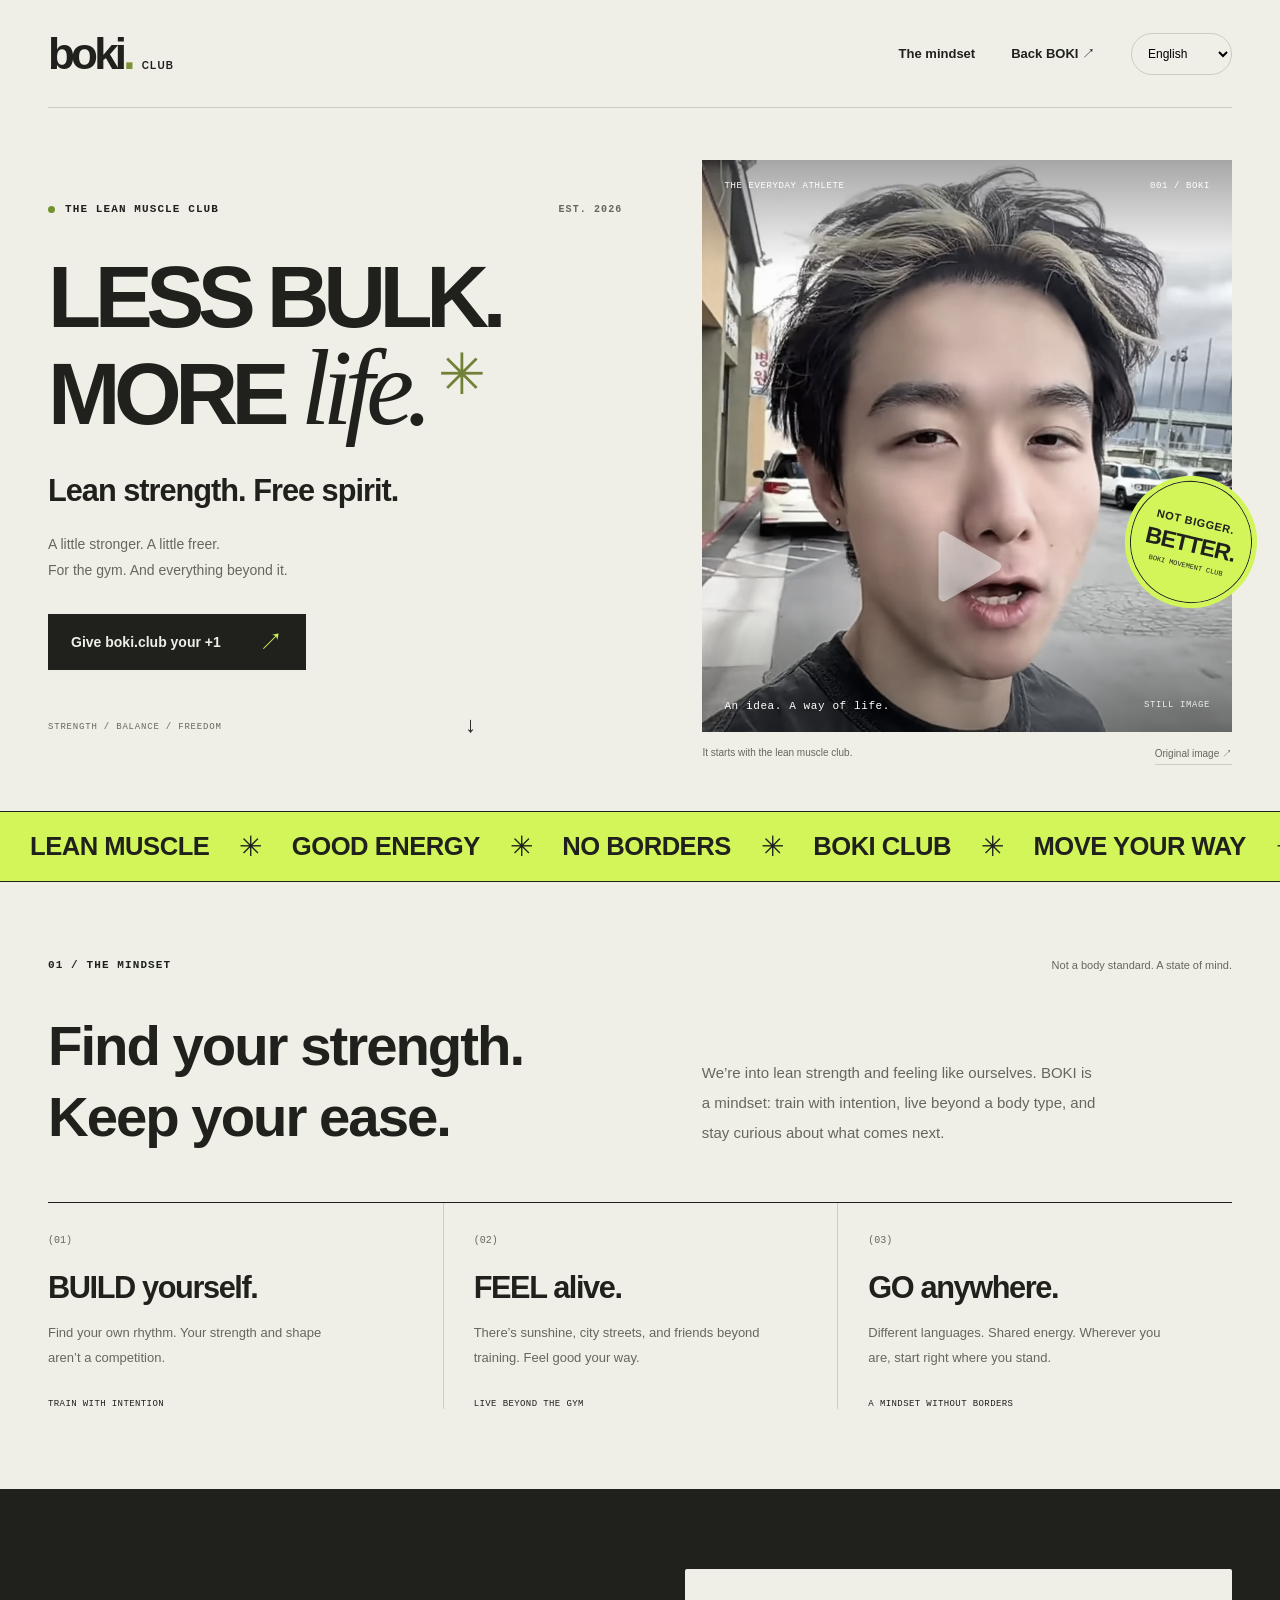
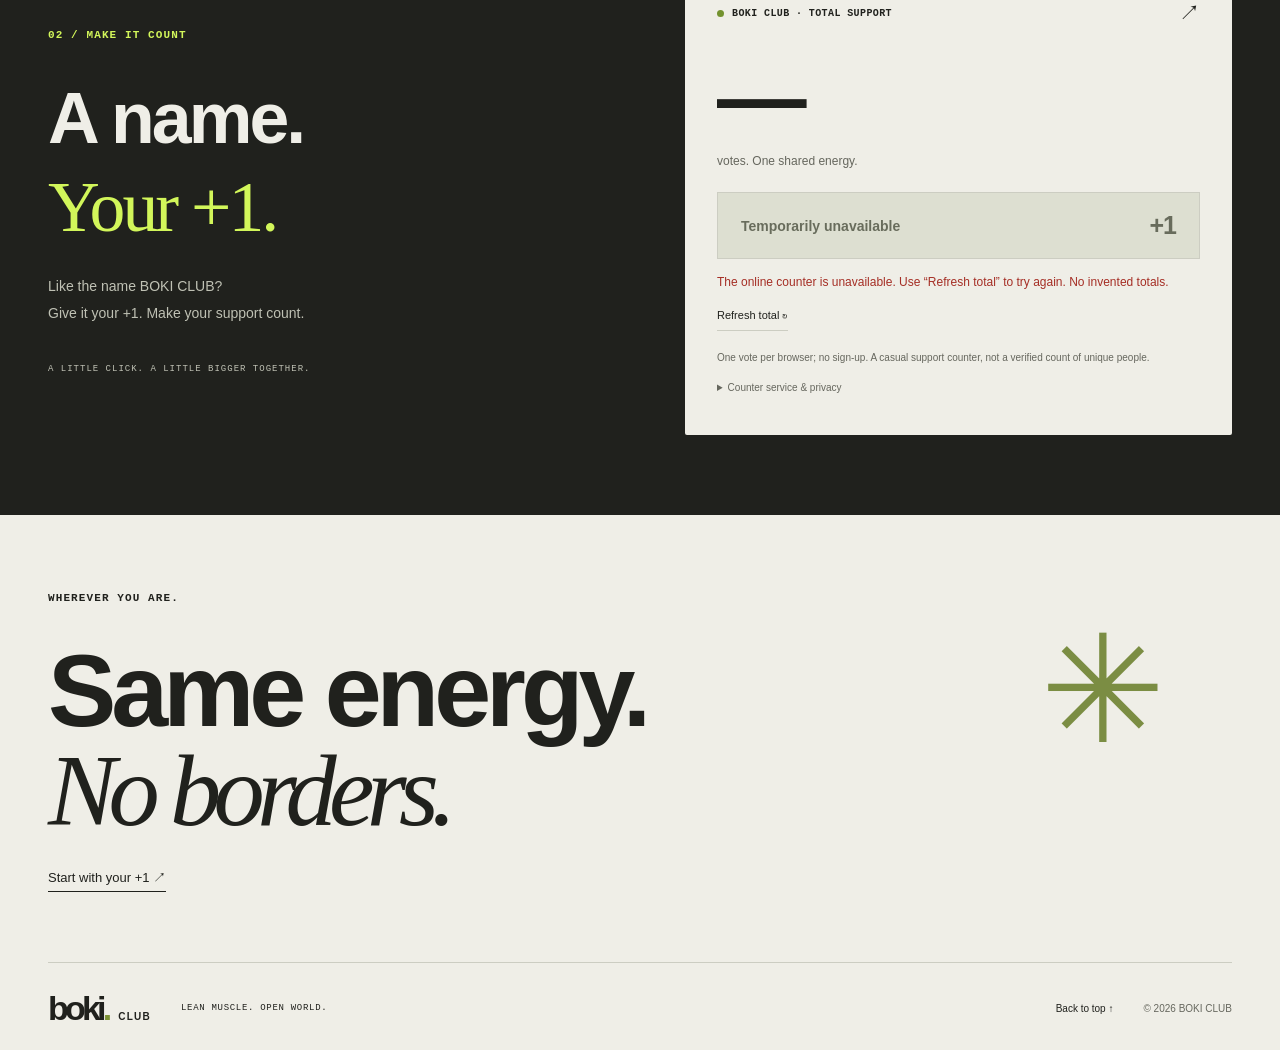
==== index.html @ 90139fcb "Publish multilingual BOKI CLUB website" ====
<!doctype html>
<html lang="zh-CN">
<head>
  <meta charset="UTF-8">
  <meta name="viewport" content="width=device-width, initial-scale=1">
  <meta name="theme-color" content="#efeee7">
  <meta name="description" content="BOKI CLUB 薄肌俱乐部。练得有型，活得轻盈。A little stronger. A little freer. 支持 boki.club，为你的生活方式投一票。">
  <meta property="og:title" content="BOKI CLUB — 薄肌，自有态度。">
  <meta property="og:description" content="Lean strength. Free spirit. 支持 boki.club，为你的生活方式投一票。">
  <meta property="og:type" content="website">
  <meta property="og:url" content="https://boki.club/">
  <meta property="og:image" content="https://boki.club/assets/portrait.webp">
  <title>BOKI CLUB — 薄肌，自有态度。</title>
  <link rel="icon" href="./assets/favicon.svg" type="image/svg+xml">
  <link rel="stylesheet" href="./style.css">
  <script src="./locales.js" defer></script>
  <script src="./script.js" defer></script>
</head>
<body>
  <a class="skip-link" href="#main" data-i18n="skip">跳到正文</a>
  <header class="site-header wrap">
    <a class="wordmark" href="#" aria-label="BOKI CLUB 首页" data-i18n-label="home">boki<span class="logo-dot">.</span><span class="club-label">CLUB</span></a>
    <nav aria-label="主导航" data-i18n-label="navigation">
      <a href="#mindset" data-i18n="navMindset">我们的态度</a>
      <a href="#vote" class="nav-vote" data-i18n="navVote">支持 BOKI ↗</a>
      <select class="language" id="language" aria-label="选择语言" data-i18n-label="language"><option value="zh-CN" lang="zh-CN">中文</option><option value="en" lang="en">English</option><option value="fr" lang="fr">Français</option><option value="de" lang="de">Deutsch</option><option value="ru" lang="ru">Русский</option><option value="es" lang="es">Español</option><option value="pt" lang="pt">Português</option><option value="ja" lang="ja">日本語</option><option value="ko" lang="ko">한국어</option><option value="th" lang="th">ไทย</option></select>
    </nav>
  </header>
  <main id="main">
    <section class="hero wrap" aria-labelledby="hero-title">
      <div class="hero-copy">
        <div class="eyebrow"><span class="status-dot"></span><span data-i18n="clubName">薄肌俱乐部</span><span class="edition">EST. 2026</span></div>
        <h1 id="hero-title" lang="en">LESS BULK.<br>MORE <span class="serif">life.</span><span class="asterisk" aria-hidden="true">✳</span></h1>
        <p class="hero-chinese" data-i18n="tagline">薄肌，自有态度。</p>
        <p class="intro" data-i18n="intro">练得有型，活得轻盈。不只是在健身房里，<br>更是在生活的每一面。</p>
        <a class="button button-dark" href="#vote"><span data-i18n="heroVote">为 boki.club 投一票</span><span aria-hidden="true">↗</span></a>
        <div class="hero-footnote"><span data-i18n="values">力量 / 平衡 / 自由</span><span aria-hidden="true">↓</span></div>
      </div>
      <figure class="hero-visual">
        <div class="photo-frame">
          <img class="portrait" src="./assets/portrait.webp" alt="来自薄肌俱乐部命名讨论截图的人物近照" data-i18n-alt="portraitAlt" width="1000" height="1061" fetchpriority="high">
          <div class="photo-topline"><span data-i18n="everyday">运动，融入日常</span><span>001 / BOKI</span></div>
          <div class="photo-bottomline"><span data-i18n="idea">从一个想法，到一种生活。</span><span class="still-label" data-i18n="still">静态截图</span></div>
        </div>
        <div class="club-sticker" aria-hidden="true"><span>NOT BIGGER.</span><b>BETTER.</b><span>BOKI MOVEMENT CLUB</span></div>
        <figcaption><span data-i18n="photoCaption">一切，从「薄肌俱乐部」开始。</span><a href="./assets/IMG_3713.PNG" target="_blank" rel="noopener" data-i18n="original">查看原图 ↗</a></figcaption>
      </figure>
    </section>
    <div class="ticker" lang="en" aria-label="Lean muscle. Good energy. No borders."><div>LEAN MUSCLE <span>✳</span> GOOD ENERGY <span>✳</span> NO BORDERS <span>✳</span> BOKI CLUB <span>✳</span> MOVE YOUR WAY <span>✳</span></div></div>
    <section class="mindset wrap" id="mindset" aria-labelledby="mindset-title">
      <div class="section-heading"><span class="eyebrow" data-i18n="mindsetEyebrow">01 / 我们的态度</span><span class="small-label" data-i18n="mindsetLabel">不是标准答案，是自己的状态。</span></div>
      <div class="mindset-intro"><h2 id="mindset-title" data-i18n="mindsetTitle">有力量。<br>也有松弛感。</h2><p data-i18n="manifesto">我们喜欢恰到好处的肌肉，也喜欢自在、鲜活的自己。BOKI 是一种态度：认真训练，不被身材定义；保持好奇，不给生活设限。</p></div>
      <div class="principles">
        <article><span class="principle-no">(01)</span><h3 data-i18n="buildTitle">练成自己。</h3><p data-i18n="buildBody">练出自己的节奏。力量和线条，都不必与别人比较。</p><span class="principle-tag" data-i18n="buildTag">认真训练，自有节奏</span></article>
        <article><span class="principle-no">(02)</span><h3 data-i18n="feelTitle">自在鲜活。</h3><p data-i18n="feelBody">训练之外，还有阳光、街头和朋友。好状态不止一种。</p><span class="principle-tag" data-i18n="feelTag">生活，不止健身房</span></article>
        <article><span class="principle-no">(03)</span><h3 data-i18n="goTitle">不设边界。</h3><p data-i18n="goBody">语言不同，热爱相通。无论身在何处，都可以从今天开始。</p><span class="principle-tag" data-i18n="goTag">热爱，无需国界</span></article>
      </div>
    </section>
    <section class="vote-section" id="vote" aria-labelledby="vote-title">
      <div class="wrap vote-grid">
        <div class="vote-copy"><span class="eyebrow" data-i18n="voteEyebrow">02 / 让支持被看见</span><h2 id="vote-title"><span data-i18n="voteTitle1">这个名字，</span><br><span class="serif" data-i18n="voteTitle2">你来撑。</span></h2><p data-i18n="voteIntro">喜欢 BOKI CLUB 这个名字？<br>点一下，让这份支持被看见。</p><span class="vote-caption" data-i18n="voteCaption">小小的 +1，一起的力量。</span></div>
        <div class="vote-card">
          <div class="counter-top"><span class="status-dot"></span><span data-i18n="counterHeading">BOKI CLUB · 累计支持</span><span>↗</span></div>
          <div class="counter-number" id="vote-count" aria-label="累计支持次数" data-i18n-label="counterLabel">—</div>
          <p class="counter-unit" data-i18n="counterUnit">份支持，汇成同一种热爱。</p>
          <button id="vote-button" class="button vote-button" type="button" disabled><span id="vote-button-label">正在连接…</span><span id="vote-button-icon" aria-hidden="true">+1</span></button>
          <p id="vote-status" class="vote-status" role="status" aria-live="polite">正在读取在线支持数…</p>
          <button id="vote-refresh" class="text-button" type="button" data-i18n="refresh">刷新支持数 ↻</button>
          <p class="vote-privacy" data-i18n="privacy">同一浏览器记一次支持；无需注册。此为轻量应援计数，不代表实名去重人数。</p>
          <details class="service-details"><summary data-i18n="serviceTitle">计数服务与隐私</summary><p data-i18n="serviceBody">计数由第三方 CountAPI 提供，浏览器会直接连接该服务；本页只在本机保存已支持标记，不收集姓名或邮箱。公开计数接口无法防刷或防篡改，请勿用于正式评选。</p><a href="https://countapi.mileshilliard.com/" target="_blank" rel="noopener">CountAPI ↗</a></details>
          <noscript>投票需要启用 JavaScript / Enable JavaScript to vote.</noscript>
        </div>
      </div>
    </section>
    <section class="closing wrap"><span class="eyebrow" data-i18n="wherever">无论你在哪里。</span><p lang="en">Same energy.<br><span class="serif">No borders.</span><span class="closing-star" aria-hidden="true">✳</span></p><a href="#vote" data-i18n="closingVote">从你的 +1 开始 ↗</a></section>
  </main>
  <footer class="wrap site-footer"><a class="wordmark" href="#" aria-label="BOKI CLUB 首页" data-i18n-label="home">boki<span class="logo-dot">.</span><span class="club-label">CLUB</span></a><span lang="en">LEAN MUSCLE. OPEN WORLD.</span><a href="#" data-i18n="backTop">回到顶部 ↑</a><small>© 2026 BOKI CLUB</small></footer>
</body>
</html>
---- style.css ----
@charset "UTF-8";
:root{--paper:#efeee7;--ink:#20211d;--muted:#66675e;--line:#cccdc2;--lime:#d2f65a;--white:#fafaf6;--red:#a52e25;font-family:Arial,"Helvetica Neue","PingFang SC","Microsoft YaHei",sans-serif;color:var(--ink);background:var(--paper);font-synthesis:none;scroll-behavior:smooth;scroll-padding-top:24px}
*{box-sizing:border-box}body{margin:0}a{color:inherit;text-decoration:none}button{font:inherit;color:inherit}button,a{-webkit-tap-highlight-color:transparent}button{cursor:pointer}button:disabled{cursor:default}a:focus-visible,button:focus-visible,summary:focus-visible{outline:3px solid #667b20;outline-offset:6px}::selection{background:var(--lime);color:var(--ink)}.wrap{width:min(1360px,calc(100% - 96px));margin-inline:auto}.skip-link{position:fixed;left:20px;top:-80px;z-index:10;padding:16px;background:var(--lime)}.skip-link:focus{top:12px}.site-header{height:108px;display:flex;align-items:center;justify-content:space-between;border-bottom:1px solid var(--line)}.wordmark{display:inline-flex;align-items:baseline;font-weight:900;font-size:44px;letter-spacing:-3.8px;line-height:1}.logo-dot{color:#7c9234}.club-label{font-size:10px;letter-spacing:1.2px;margin-left:10px;font-weight:700}.site-header nav{display:flex;align-items:center;gap:36px;font-size:13px;font-weight:600}.site-header nav a:hover,.site-footer a:hover{color:#6b7f29}.language{background:none;border:1px solid var(--line);border-radius:30px;padding:10px 13px;min-height:42px;font-size:12px}.language span{margin-left:8px;font-size:18px;vertical-align:middle}.hero{padding-block:52px 46px;display:grid;grid-template-columns:1.12fr 1fr;gap:40px;align-items:center}.hero-copy{min-width:0;padding-top:8px}.eyebrow{font-family:"Courier New",monospace;font-size:11px;font-weight:700;letter-spacing:1.1px;display:flex;align-items:center;gap:10px}.status-dot{height:7px;width:7px;flex-shrink:0;display:inline-block;border-radius:50%;background:#73922e}.edition{margin-left:auto;margin-right:30px;font-size:10px;color:var(--muted)}h1{position:relative;font-size:clamp(56px,6.8vw,105px);line-height:.94;letter-spacing:-.075em;font-weight:900;margin:38px 0 30px;white-space:nowrap}.serif{font-family:Georgia,"Times New Roman","Songti SC",serif;font-weight:400;font-style:italic;letter-spacing:-.075em}h1 .serif{font-size:1.24em}.asterisk{display:inline-block;font-size:.65em;font-weight:400;vertical-align:top;margin-left:13px;margin-top:10px;color:#718238;line-height:1}.hero-chinese{font-size:clamp(24px,2.4vw,35px);font-weight:650;letter-spacing:-1px;margin:0 0 19px}.intro{font-size:14px;line-height:1.9;color:var(--muted);margin:0 0 30px;white-space:pre-line}.button{min-height:56px;padding:18px 23px;display:inline-flex;align-items:center;justify-content:space-between;gap:38px;border:0;font-size:14px;font-weight:600;transition:background .2s,transform .2s}.button:hover:not(:disabled){transform:translateY(-2px)}.button-dark{background:var(--ink);color:var(--paper)}.button-dark:hover{background:#3d4033}.button-dark>span:last-child{font-size:24px;line-height:16px;color:var(--lime)}.hero-footnote{margin-top:52px;display:flex;justify-content:space-between;max-width:430px;font-family:"Courier New",monospace;font-size:9px;letter-spacing:.8px;color:var(--muted)}.hero-footnote>span:last-child{font-size:22px;line-height:10px;color:var(--ink)}.hero-visual{position:relative;margin:0 0 0 10px;min-width:0}.photo-frame{position:relative;background:#c6c9be;aspect-ratio:1/1.08;overflow:hidden}.portrait{display:block;width:100%;height:100%;object-fit:cover;object-position:50% 50%;filter:saturate(.6) contrast(.98)}.photo-frame:after{content:"";position:absolute;inset:0;background:linear-gradient(180deg,rgba(0,0,0,.34),transparent 19%,transparent 78%,rgba(0,0,0,.4));pointer-events:none}.photo-topline,.photo-bottomline{position:absolute;z-index:1;left:22px;right:22px;display:flex;justify-content:space-between;gap:12px;color:white;font-family:"Courier New",monospace;font-size:9px;letter-spacing:.6px}.photo-topline{top:21px}.photo-bottomline{bottom:20px;font-size:11px}.still-label{opacity:.85;font-size:9px}.club-sticker{position:absolute;right:-20px;top:53%;width:122px;height:122px;background:var(--lime);border-radius:50%;display:flex;flex-direction:column;align-items:center;justify-content:center;transform:rotate(13deg);border:1px solid var(--ink);outline:5px solid var(--lime);gap:4px}.club-sticker>span:first-child{font-size:11px;font-weight:700;letter-spacing:.6px}.club-sticker b{font-size:23px;letter-spacing:-1px}.club-sticker>span:last-child{font-family:"Courier New",monospace;font-size:7px}.hero-visual figcaption{display:flex;justify-content:space-between;gap:12px;margin-top:15px;font-size:10px;color:var(--muted)}.hero-visual figcaption a{border-bottom:1px solid var(--line);padding-bottom:3px}.ticker{background:var(--lime);border-top:1px solid var(--ink);border-bottom:1px solid var(--ink);overflow:hidden;padding:18px 0}.ticker>div{width:max-content;min-width:100%;display:flex;align-items:center;justify-content:space-around;gap:30px;font-size:clamp(16px,2vw,26px);font-weight:800;letter-spacing:-.5px;padding-inline:30px}.ticker span{font-weight:400;font-size:28px}.mindset{padding-block:75px 80px}.section-heading{display:flex;align-items:center;justify-content:space-between;gap:20px}.small-label{font-size:11px;color:var(--muted)}.mindset-intro{display:grid;grid-template-columns:1.12fr 1fr;gap:60px;margin-top:38px;margin-bottom:50px;align-items:end}h2{font-weight:650;letter-spacing:-2px;line-height:1.25;font-size:clamp(34px,4.4vw,62px);margin:0;white-space:pre-line}.mindset-intro p{font-size:15px;line-height:2;max-width:400px;color:var(--muted);margin:0 0 4px}.principles{display:grid;grid-template-columns:repeat(3,1fr);border-top:1px solid var(--ink)}.principles article{padding:26px 25px 0 0}.principles article+article{border-left:1px solid var(--line);padding-left:30px}.principle-no{font-family:"Courier New",monospace;font-size:10px;color:var(--muted)}h3{font-size:clamp(22px,2.6vw,35px);letter-spacing:-1.4px;margin:23px 0 15px;white-space:nowrap}h3 i{font-family:Georgia,serif;font-weight:400}.principles p{font-size:13px;color:var(--muted);line-height:1.9;min-height:50px;max-width:300px}.principle-tag{font-family:"Courier New",monospace;letter-spacing:.4px;font-size:9px;display:block;margin-top:28px}.vote-section{background:var(--ink);color:var(--paper);padding:80px 0}.vote-grid{display:grid;grid-template-columns:1fr 1fr;align-items:center;gap:90px}.vote-copy .eyebrow{color:var(--lime)}.vote-copy h2{font-size:clamp(42px,5.6vw,78px);line-height:1.23;letter-spacing:-3px;margin:30px 0 22px}.vote-copy h2 .serif{color:var(--lime);font-style:normal;letter-spacing:-3px}.vote-copy>p{font-size:14px;line-height:1.9;color:#bfc1b4;white-space:pre-line}.vote-caption{display:block;font-family:"Courier New",monospace;font-size:9px;letter-spacing:1px;margin-top:36px;color:#bfc1b4}.vote-card{color:var(--ink);background:var(--paper);padding:30px 32px;border-radius:2px;min-width:0}.counter-top{display:flex;align-items:center;gap:8px;font-family:"Courier New",monospace;font-size:10px;font-weight:700;letter-spacing:.4px}.counter-top>span:last-child{margin-left:auto;font-size:21px}.counter-number{font-size:clamp(64px,7vw,100px);font-weight:700;letter-spacing:-6px;line-height:1.05;margin:23px 0 10px;font-variant-numeric:tabular-nums;overflow-wrap:anywhere}.counter-number.counted{animation:count-pop .35s ease-out}.counter-unit{color:var(--muted);font-size:12px;margin:0 0 24px}.vote-button{background:var(--lime);width:100%;font-weight:700;min-height:64px;border:1px solid var(--ink)}.vote-button:hover:not(:disabled){background:#c1e83e}.vote-button:disabled{background:#dddfd1;border-color:var(--line);color:#686c5c}.vote-button.is-voted{color:var(--ink);background:var(--lime)}#vote-button-icon{font-size:25px;letter-spacing:-1px}.vote-status{font-size:12px;line-height:1.6;margin:14px 0 6px;min-height:20px;color:var(--muted);white-space:pre-line}.vote-status.is-error{color:var(--red)}.text-button{background:transparent;border:0;border-bottom:1px solid var(--line);padding:5px 0;min-height:32px;font-size:11px}.vote-privacy{font-size:10px;line-height:1.8;color:var(--muted);margin:18px 0 0}.service-details{font-size:10px;line-height:1.8;color:var(--muted);margin-top:8px}.service-details summary{cursor:pointer;min-height:30px;padding-top:4px}.service-details p{margin:8px 0}.service-details a{border-bottom:1px solid var(--line)}.closing{position:relative;padding-block:75px}.closing>p{font-size:clamp(50px,8vw,110px);font-weight:700;letter-spacing:-5px;line-height:.97;margin:34px 0 28px}.closing-star{position:absolute;right:6%;top:100px;font-size:150px;color:#7b8d43;font-weight:400;line-height:1}.closing>a{font-size:13px;border-bottom:1px solid var(--ink);padding-bottom:6px}.site-footer{padding-block:28px;display:flex;align-items:center;gap:30px;border-top:1px solid var(--line)}.site-footer .wordmark{font-size:34px}.site-footer>span{font-family:"Courier New",monospace;font-size:9px;letter-spacing:.7px;margin-right:auto}.site-footer>a:not(.wordmark),.site-footer small{font-size:10px}.site-footer small{color:var(--muted)}
@keyframes count-pop{50%{transform:translateY(-3px);color:#6d832b}}
@media(min-width:1600px){h1{font-size:110px}}
@media(max-width:1100px){.wrap{width:calc(100% - 64px)}.hero{gap:26px}.hero-visual{margin-left:0}.club-sticker{width:100px;height:100px;right:-10px}.club-sticker b{font-size:20px}.club-sticker>span:first-child{font-size:9px}.club-sticker>span:last-child{font-size:6px}.hero-footnote{margin-top:32px}.edition{margin-right:0}.vote-grid{gap:50px}.vote-card{padding:25px}.photo-topline{font-size:8px}.photo-bottomline{font-size:9px}.mindset-intro{gap:35px}.site-footer{gap:20px}}
@media(max-width:760px){.wrap{width:calc(100% - 40px)}.site-header{height:82px}.wordmark{font-size:39px}.site-header nav{gap:18px;font-size:11px}.site-header nav>a:first-child{display:none}.language{padding:6px 10px}.hero{grid-template-columns:1fr;gap:34px;padding-block:32px}.hero-copy{padding-top:0}.edition{margin-right:0}h1{font-size:clamp(52px,11.7vw,88px);margin:28px 0 24px;letter-spacing:-.075em}.hero-chinese{font-size:26px}.intro{font-size:13px;margin-bottom:22px}.hero-footnote{margin-top:30px;max-width:none;font-size:8px}.button-dark{min-height:54px}.hero-visual{margin-right:6px}.photo-frame{aspect-ratio:1/1.02}.portrait{object-position:center 43%}.photo-topline{font-size:9px}.photo-bottomline{font-size:11px}.club-sticker{width:108px;height:108px;right:-10px;top:58%}.club-sticker b{font-size:22px}.club-sticker>span:last-child{font-size:6px}.hero-visual figcaption{font-size:9px}.ticker{padding-block:12px}.ticker>div{font-size:18px;gap:24px;justify-content:flex-start;padding-inline:20px}.ticker span{font-size:23px}.mindset{padding-block:46px 50px}.section-heading{align-items:flex-start}.small-label{max-width:145px;text-align:right;font-size:9px;line-height:1.6}.eyebrow{font-size:10px}.mindset-intro{grid-template-columns:1fr;gap:22px;margin:28px 0 32px}h2{font-size:38px}.mindset-intro p{font-size:13px;max-width:none}.principles{grid-template-columns:1fr}.principles article,.principles article+article{position:relative;border-left:0;border-bottom:1px solid var(--line);padding:23px 0 22px 36px}.principle-no{position:absolute;top:29px;left:0;font-size:9px}h3{margin:0 0 12px;font-size:30px}.principles p{min-height:0;max-width:none;margin:0;font-size:12px}.principle-tag{margin-top:17px;font-size:8px}.vote-section{padding-block:48px}.vote-grid{grid-template-columns:1fr;gap:30px}.vote-copy h2{font-size:55px;margin:24px 0 18px}.vote-copy>p{font-size:13px}.vote-caption{margin-top:23px;font-size:8px}.vote-card{padding:24px}.counter-number{font-size:80px;letter-spacing:-4px}.vote-button{font-size:14px}.closing{padding-block:50px 56px}.closing>p{font-size:clamp(48px,11vw,78px);letter-spacing:-3px;margin-block:30px 25px}.closing-star{font-size:69px;right:0;top:83px}.closing>a{font-size:12px}.site-footer{flex-wrap:wrap;gap:22px 18px;padding-block:25px}.site-footer>span{font-size:8px}.site-footer>a:not(.wordmark){margin-left:auto}.site-footer small{width:100%;font-size:9px}.site-footer .wordmark{font-size:32px}.club-label{font-size:8px;margin-left:8px}}
@media(max-width:370px){.site-header nav{gap:12px}.nav-vote{font-size:10px}.eyebrow{font-size:9px}.edition{font-size:8px}.closing-star{font-size:48px}.vote-card{padding:20px}.counter-top{font-size:9px}.site-footer>span{display:none}}
.language{max-width:138px;background:var(--paper);font-family:inherit;line-height:1.4;padding:10px 12px}
[data-i18n]{white-space:pre-line}h3{white-space:normal;overflow-wrap:anywhere;font-size:clamp(21px,2.4vw,33px)}.hero-chinese{line-height:1.4;overflow-wrap:anywhere}.eyebrow{line-height:1.5}.photo-topline>span:first-child{max-width:75%}.photo-bottomline>span:first-child{max-width:72%}.vote-caption{line-height:1.7}.vote-copy h2{overflow-wrap:anywhere}.counter-top>span:nth-child(2){line-height:1.5}.button{text-align:left}.text-button:disabled{cursor:wait;opacity:.55}
:lang(th){line-height:1.65}html:lang(th) .hero-chinese{font-size:clamp(23px,2.2vw,32px)}html:lang(th) .vote-copy h2{line-height:1.5}html:lang(ru) .vote-copy h2{font-size:clamp(42px,4.5vw,65px)}html:lang(ja) .vote-copy h2,html:lang(ko) .vote-copy h2{font-size:clamp(40px,4.8vw,68px)}
@media(max-width:760px){.site-header nav>.nav-vote{display:none}.language{max-width:140px;min-height:42px}.principles h3{font-size:27px;letter-spacing:-.7px}.vote-copy h2{font-size:52px}.photo-topline{font-size:8px}.hero-visual figcaption>span{max-width:64%}.hero-visual figcaption>a{flex-shrink:0}.closing-star{right:0}.section-heading>.eyebrow{max-width:55%}html:lang(th) .hero-chinese{font-size:24px}html:lang(th) .vote-copy h2{font-size:46px}}
@media(prefers-reduced-motion:reduce){:root{scroll-behavior:auto}*,*:before,*:after{animation:none!important;transition:none!important}}
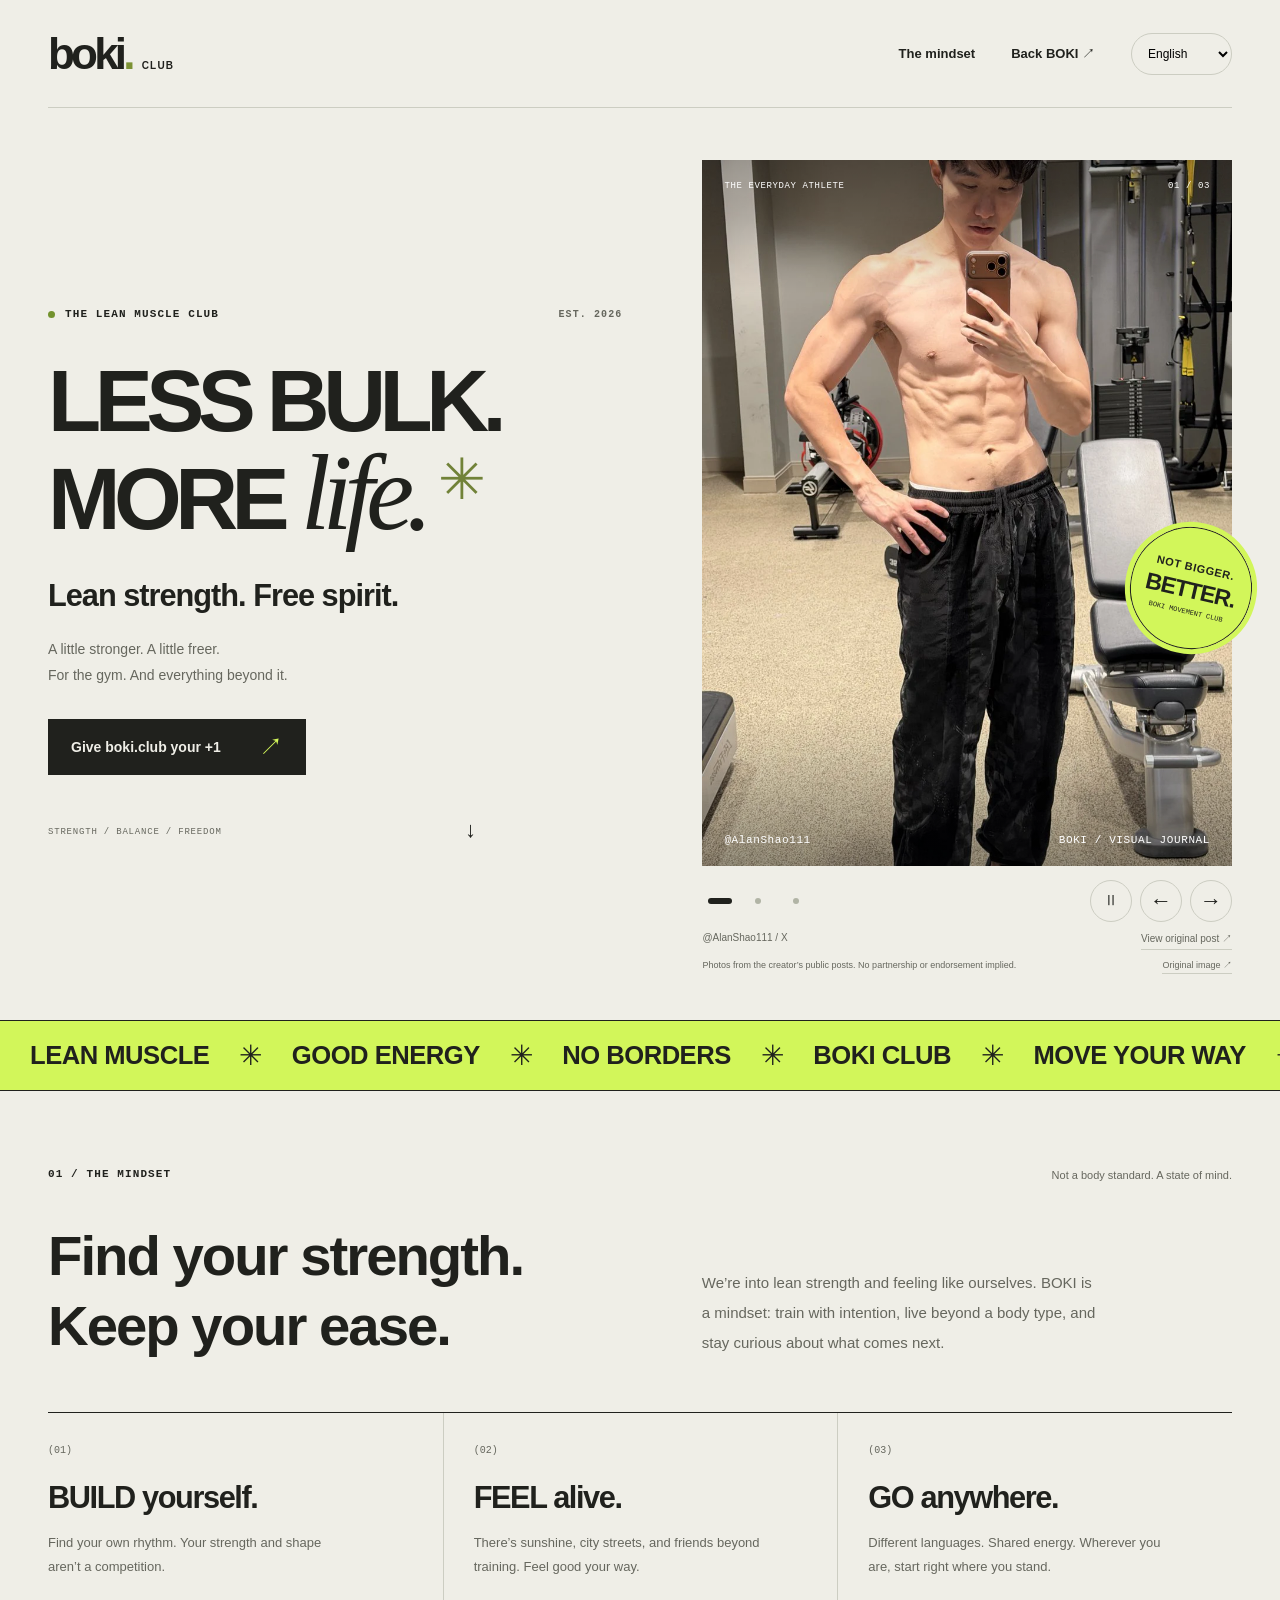
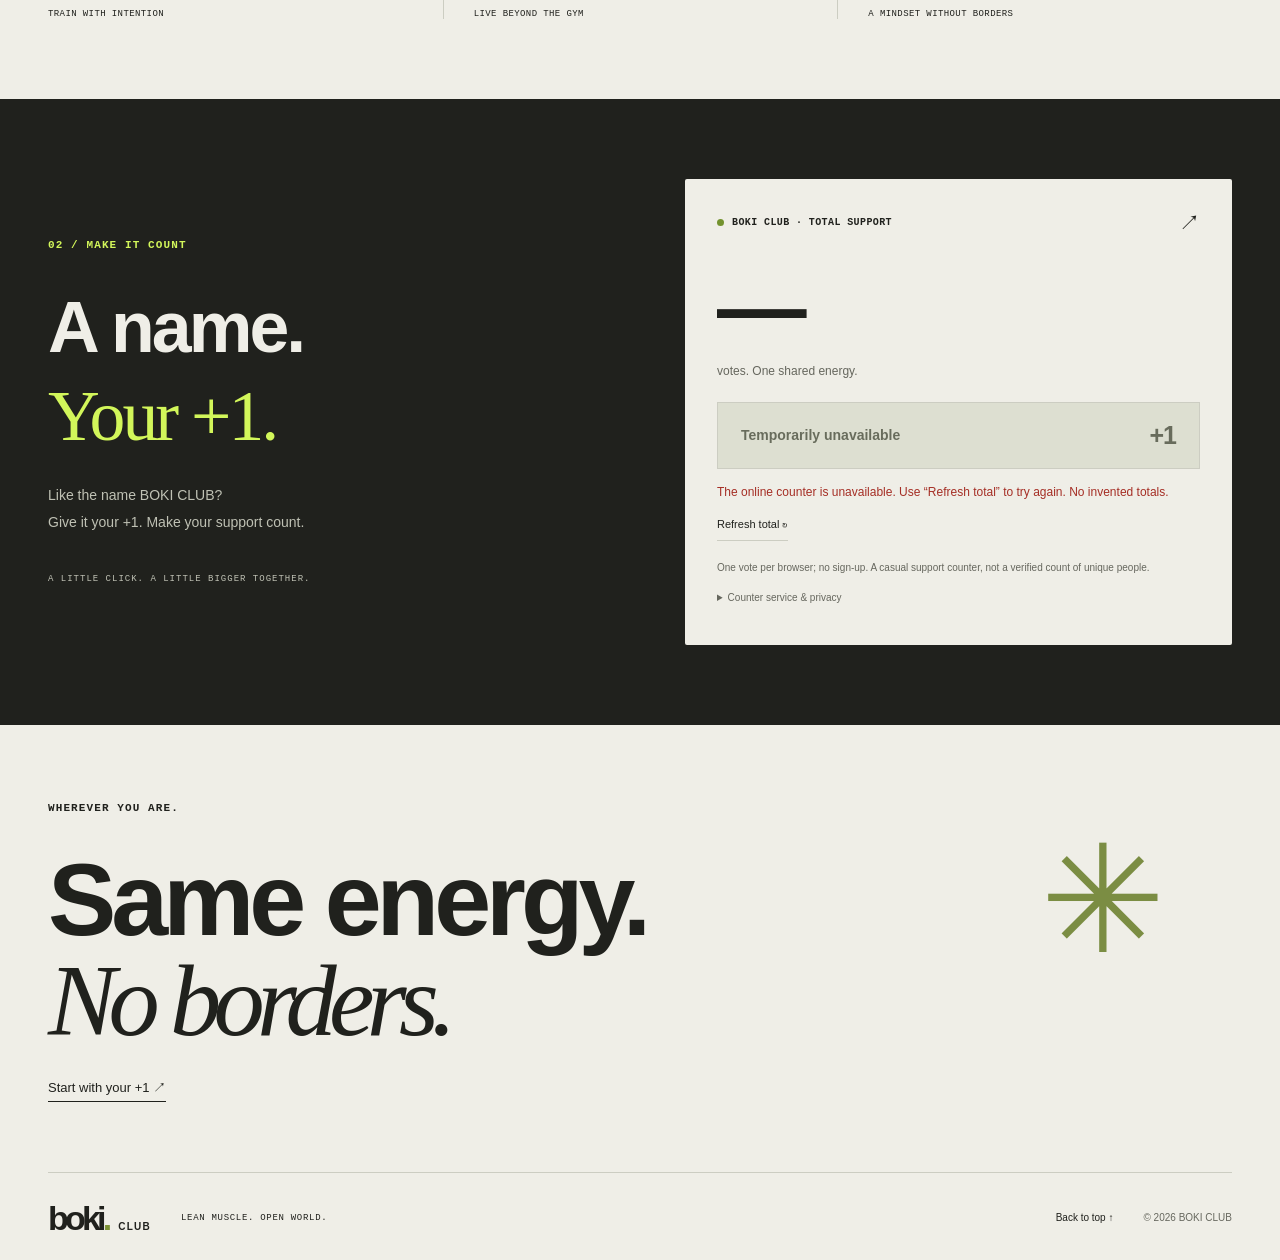
==== commit 03e8286c: "Add Alan Shao fitness photo carousel with multilingual controls" ====
--- a/index.html
+++ b/index.html
@@ -15,6 +15,7 @@
   <link rel="stylesheet" href="./style.css">
   <script src="./locales.js" defer></script>
   <script src="./script.js" defer></script>
+  <script src="./gallery.js" defer></script>
 </head>
 <body>
   <a class="skip-link" href="#main" data-i18n="skip">跳到正文</a>
@@ -37,13 +38,22 @@
         <div class="hero-footnote"><span data-i18n="values">力量 / 平衡 / 自由</span><span aria-hidden="true">↓</span></div>
       </div>
       <figure class="hero-visual">
-        <div class="photo-frame">
-          <img class="portrait" src="./assets/portrait.webp" alt="来自薄肌俱乐部命名讨论截图的人物近照" data-i18n-alt="portraitAlt" width="1000" height="1061" fetchpriority="high">
-          <div class="photo-topline"><span data-i18n="everyday">运动，融入日常</span><span>001 / BOKI</span></div>
-          <div class="photo-bottomline"><span data-i18n="idea">从一个想法，到一种生活。</span><span class="still-label" data-i18n="still">静态截图</span></div>
+        <div class="photo-frame" id="gallery" role="group" aria-roledescription="图片轮播" data-i18n-roledescription="galleryRole" aria-label="Alan 的薄肌照片" data-i18n-label="galleryLabel" tabindex="0">
+          <div class="carousel-slide" data-source="https://x.com/AlanShao111/status/1988466625318629629" role="group" aria-label="1 / 3"><img class="portrait" src="./assets/alan-gym.webp" alt="Alan 在健身房镜前展示训练状态" data-i18n-alt="galleryAlt1" width="900" height="1200" fetchpriority="high"></div>
+          <div class="carousel-slide" data-source="https://x.com/AlanShao111/status/1983980747221619003" role="group" aria-label="2 / 3" hidden><img class="portrait" src="./assets/alan-morning.webp" alt="Alan 穿红色运动短裤的镜前健身照片" data-i18n-alt="galleryAlt2" width="874" height="1200" decoding="async"></div>
+          <div class="carousel-slide" data-source="https://x.com/AlanShao111/status/1968065946742116482" role="group" aria-label="3 / 3" hidden><img class="portrait" src="./assets/alan-training.webp" alt="Alan 在更衣室穿蓝色篮球短裤的训练照片" data-i18n-alt="galleryAlt3" width="900" height="1200" decoding="async"></div>
+          <div class="photo-topline"><span data-i18n="everyday">运动，融入日常</span><span id="gallery-index">01 / 03</span></div>
+          <div class="photo-bottomline"><span>@AlanShao111</span><span>BOKI / VISUAL JOURNAL</span></div>
         </div>
         <div class="club-sticker" aria-hidden="true"><span>NOT BIGGER.</span><b>BETTER.</b><span>BOKI MOVEMENT CLUB</span></div>
-        <figcaption><span data-i18n="photoCaption">一切，从「薄肌俱乐部」开始。</span><a href="./assets/IMG_3713.PNG" target="_blank" rel="noopener" data-i18n="original">查看原图 ↗</a></figcaption>
+        <div class="gallery-controls">
+          <div class="gallery-dots" role="group" aria-label="选择照片" data-i18n-label="galleryChoose"><button type="button" data-slide="0" aria-label="1 / 3" aria-current="true"></button><button type="button" data-slide="1" aria-label="2 / 3" aria-current="false"></button><button type="button" data-slide="2" aria-label="3 / 3" aria-current="false"></button></div>
+          <button class="gallery-control gallery-toggle" id="gallery-toggle" type="button" aria-label="暂停自动轮播" data-i18n-label="galleryPause"><span aria-hidden="true">Ⅱ</span></button>
+          <button class="gallery-control" id="gallery-previous" type="button" aria-label="上一张" data-i18n-label="galleryPrevious"><span aria-hidden="true">←</span></button>
+          <button class="gallery-control" id="gallery-next" type="button" aria-label="下一张" data-i18n-label="galleryNext"><span aria-hidden="true">→</span></button>
+        </div>
+        <figcaption><span id="gallery-announcement" role="status" aria-live="polite">@AlanShao111 / X</span><a id="gallery-source" href="https://x.com/AlanShao111/status/1988466625318629629" target="_blank" rel="noopener" data-i18n="gallerySource">查看原帖 ↗</a></figcaption>
+        <div class="gallery-credit"><span data-i18n="galleryCredit">图片来源于博主公开内容，不代表合作或代言。</span><a href="./assets/IMG_3713.PNG" target="_blank" rel="noopener" data-i18n="original">查看原图 ↗</a></div>
       </figure>
     </section>
     <div class="ticker" lang="en" aria-label="Lean muscle. Good energy. No borders."><div>LEAN MUSCLE <span>✳</span> GOOD ENERGY <span>✳</span> NO BORDERS <span>✳</span> BOKI CLUB <span>✳</span> MOVE YOUR WAY <span>✳</span></div></div>
--- a/style.css
+++ b/style.css
@@ -10,4 +10,6 @@
 [data-i18n]{white-space:pre-line}h3{white-space:normal;overflow-wrap:anywhere;font-size:clamp(21px,2.4vw,33px)}.hero-chinese{line-height:1.4;overflow-wrap:anywhere}.eyebrow{line-height:1.5}.photo-topline>span:first-child{max-width:75%}.photo-bottomline>span:first-child{max-width:72%}.vote-caption{line-height:1.7}.vote-copy h2{overflow-wrap:anywhere}.counter-top>span:nth-child(2){line-height:1.5}.button{text-align:left}.text-button:disabled{cursor:wait;opacity:.55}
 :lang(th){line-height:1.65}html:lang(th) .hero-chinese{font-size:clamp(23px,2.2vw,32px)}html:lang(th) .vote-copy h2{line-height:1.5}html:lang(ru) .vote-copy h2{font-size:clamp(42px,4.5vw,65px)}html:lang(ja) .vote-copy h2,html:lang(ko) .vote-copy h2{font-size:clamp(40px,4.8vw,68px)}
 @media(max-width:760px){.site-header nav>.nav-vote{display:none}.language{max-width:140px;min-height:42px}.principles h3{font-size:27px;letter-spacing:-.7px}.vote-copy h2{font-size:52px}.photo-topline{font-size:8px}.hero-visual figcaption>span{max-width:64%}.hero-visual figcaption>a{flex-shrink:0}.closing-star{right:0}.section-heading>.eyebrow{max-width:55%}html:lang(th) .hero-chinese{font-size:24px}html:lang(th) .vote-copy h2{font-size:46px}}
+.hero-visual .photo-frame{aspect-ratio:3/4;touch-action:pan-y pinch-zoom}.carousel-slide{position:absolute;inset:0}.carousel-slide[hidden]{display:none}.carousel-slide .portrait{filter:none;object-position:center top}.gallery-controls{display:flex;align-items:center;gap:8px;padding-top:14px}.gallery-dots{display:flex;align-items:center;margin-right:auto;gap:2px}.gallery-dots button{width:36px;height:40px;border:0;background:transparent;position:relative;padding:0}.gallery-dots button:after{content:"";display:block;width:6px;height:6px;margin:auto;border-radius:50%;background:#b1b4a5;transition:width .2s,background .2s}.gallery-dots button[aria-current="true"]:after{width:24px;background:var(--ink);border-radius:8px}.gallery-control{display:grid;place-items:center;width:42px;height:42px;background:transparent;border:1px solid var(--line);border-radius:50%;font-size:22px}.gallery-control:hover{background:var(--lime);border-color:var(--ink)}.gallery-toggle{font-size:14px}.hero-visual figcaption{margin-top:10px}.gallery-credit{display:flex;justify-content:space-between;align-items:flex-start;gap:15px;margin-top:8px;font-size:9px;line-height:1.7;color:var(--muted)}.gallery-credit>span{max-width:75%}.gallery-credit a{white-space:nowrap;border-bottom:1px solid var(--line)}.hero-visual .club-sticker{top:45%;pointer-events:none}
+@media(max-width:760px){.hero-visual .photo-frame{aspect-ratio:3/4}.gallery-controls{padding-top:10px}.gallery-control{width:42px;height:42px}.gallery-credit{font-size:8px}.hero-visual .photo-bottomline{font-size:9px}.hero-visual .photo-bottomline>span:last-child{font-size:7px}}
 @media(prefers-reduced-motion:reduce){:root{scroll-behavior:auto}*,*:before,*:after{animation:none!important;transition:none!important}}
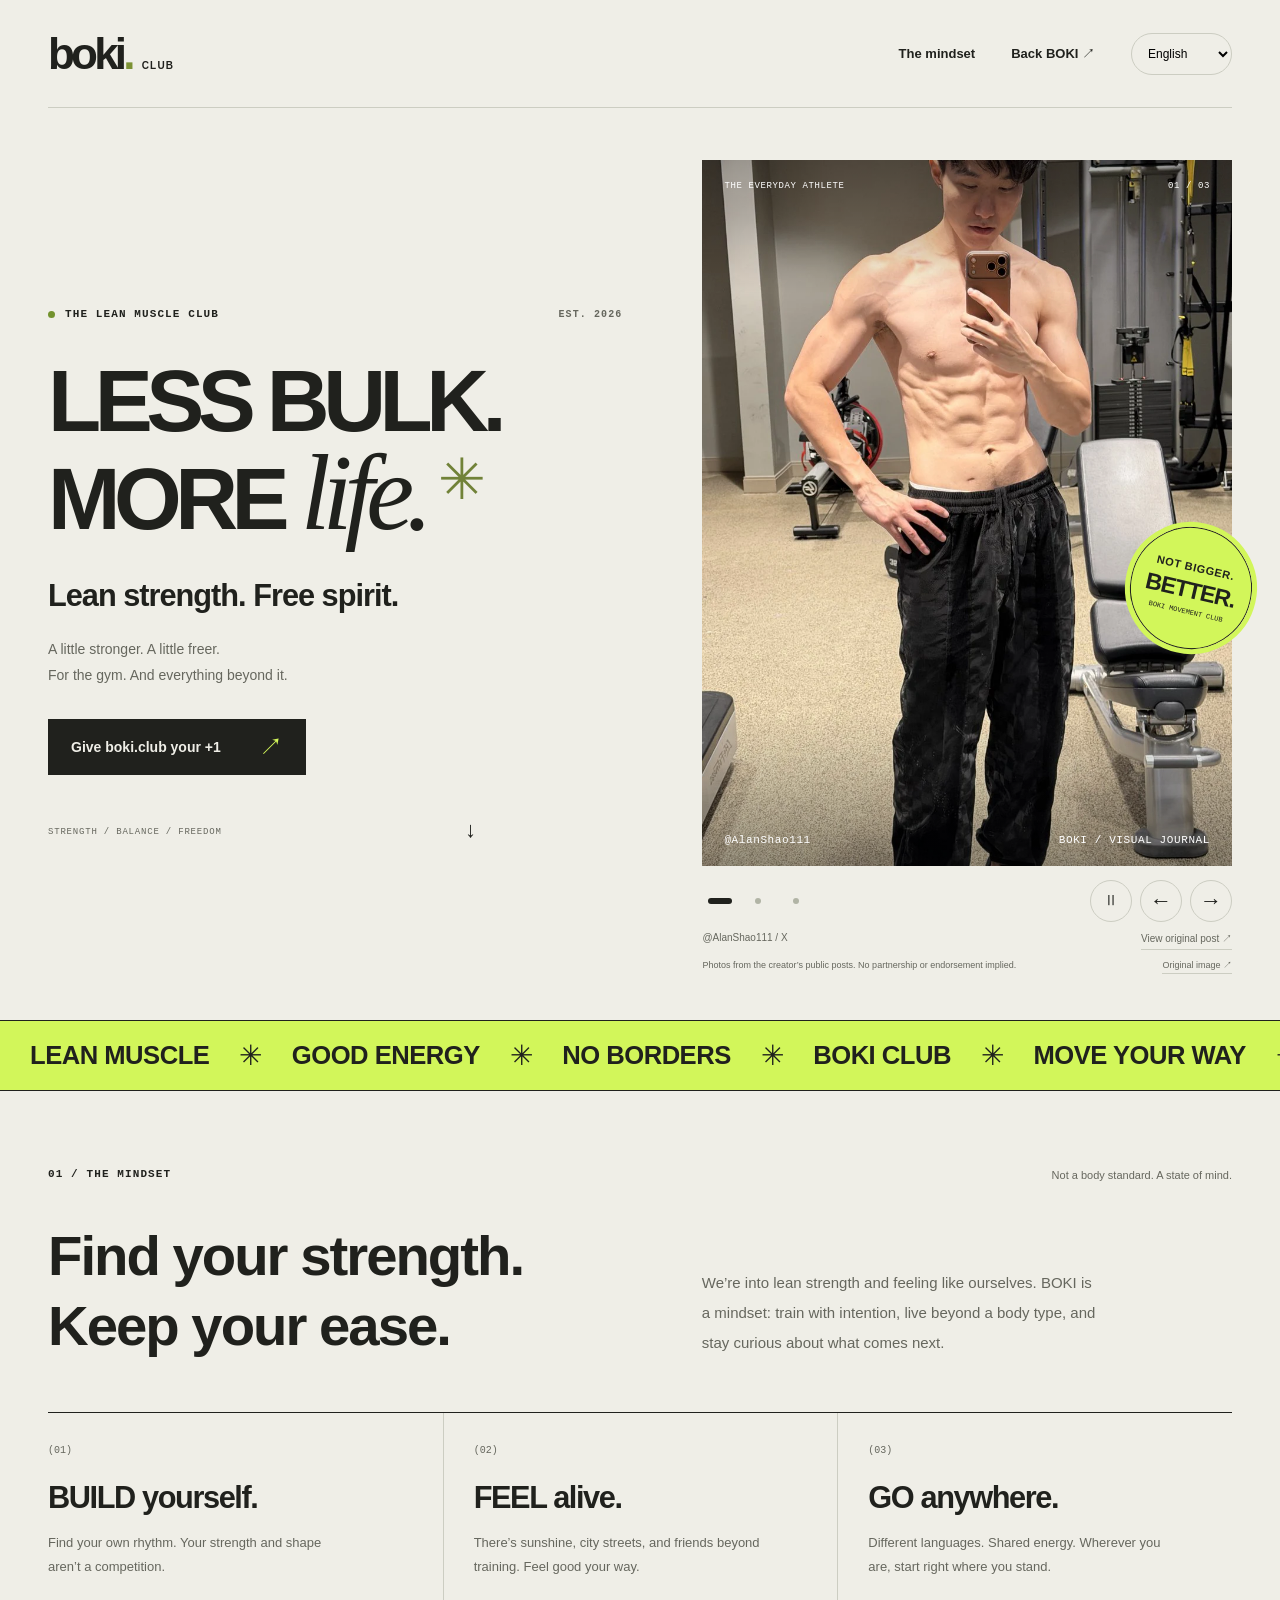
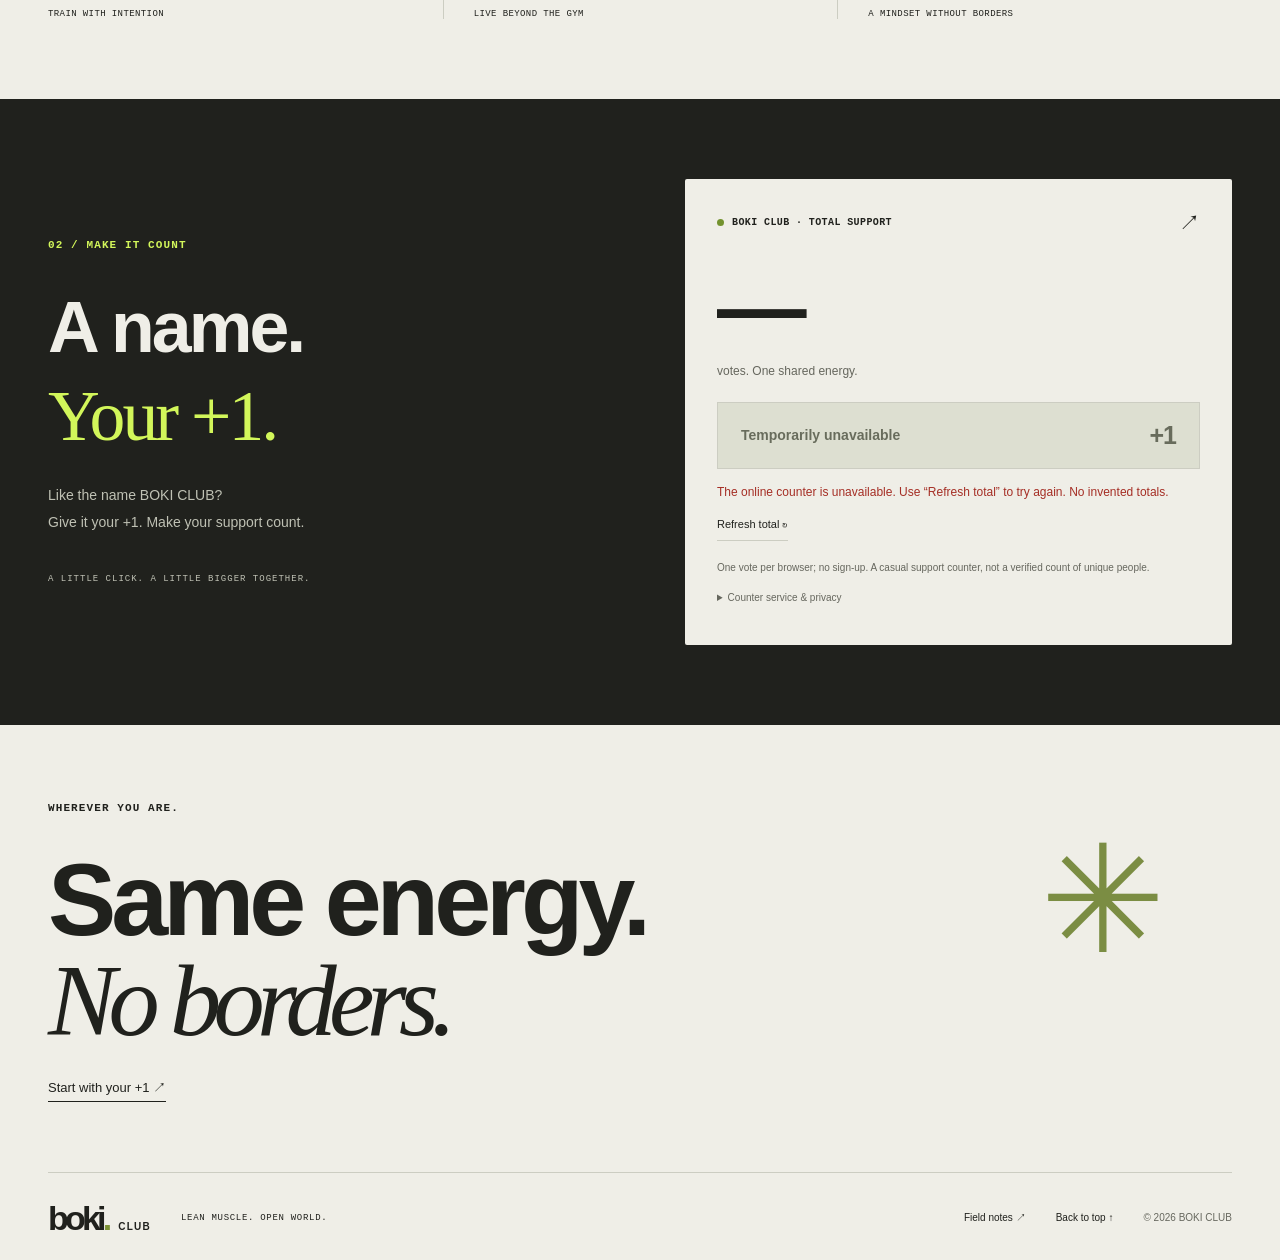
==== commit 6519f16f: "Add sourced multilingual SEO and GEO field notes while keeping homepage concise" ====
--- a/index.html
+++ b/index.html
@@ -9,13 +9,25 @@
   <meta property="og:description" content="Lean strength. Free spirit. 支持 boki.club，为你的生活方式投一票。">
   <meta property="og:type" content="website">
   <meta property="og:url" content="https://boki.club/">
-  <meta property="og:image" content="https://boki.club/assets/portrait.webp">
+  <meta property="og:image" content="https://boki.club/assets/alan-gym.webp">
+  <meta property="og:image:alt" content="BOKI CLUB 薄肌俱乐部的健身照片，原始来源见页面说明">
+  <meta property="og:site_name" content="BOKI CLUB">
+  <meta name="twitter:card" content="summary_large_image">
+  <meta name="twitter:title" content="BOKI CLUB — 薄肌，自有态度。">
+  <meta name="twitter:description" content="练得有型，活得轻盈。BOKI CLUB 薄肌俱乐部。">
+  <meta name="twitter:image" content="https://boki.club/assets/alan-gym.webp">
+  <meta name="robots" content="index, follow, max-image-preview:large">
+  <link rel="canonical" href="https://boki.club/">
   <title>BOKI CLUB — 薄肌，自有态度。</title>
   <link rel="icon" href="./assets/favicon.svg" type="image/svg+xml">
-  <link rel="stylesheet" href="./style.css">
-  <script src="./locales.js" defer></script>
-  <script src="./script.js" defer></script>
-  <script src="./gallery.js" defer></script>
+  <link rel="stylesheet" href="./style.css?v=20261023-seo-1">
+  <script id="site-structured-data" type="application/ld+json">
+    {"@context":"https://schema.org","@graph":[{"@type":"WebSite","@id":"https://boki.club/#website","url":"https://boki.club/","name":"BOKI CLUB 薄肌俱乐部","inLanguage":["zh-CN","en","fr","de","ru","es","pt","ja","ko","th"]},{"@type":"WebPage","@id":"https://boki.club/#webpage","url":"https://boki.club/","name":"BOKI CLUB — 薄肌，自有态度。","description":"BOKI CLUB 薄肌俱乐部。练得有型，活得轻盈。","isPartOf":{"@id":"https://boki.club/#website"},"inLanguage":"zh-CN","about":{"@type":"Thing","name":"薄肌生活方式"}}]}
+  </script>
+  <script src="./locales.js?v=20261023-seo-1" defer></script>
+  <script src="./script.js?v=20261023-seo-1" defer></script>
+  <script src="./gallery.js?v=20261023-seo-1" defer></script>
+  <script src="./analytics.js?v=20261023-seo-1" defer></script>
 </head>
 <body>
   <a class="skip-link" href="#main" data-i18n="skip">跳到正文</a>
@@ -77,13 +89,13 @@
           <p id="vote-status" class="vote-status" role="status" aria-live="polite">正在读取在线支持数…</p>
           <button id="vote-refresh" class="text-button" type="button" data-i18n="refresh">刷新支持数 ↻</button>
           <p class="vote-privacy" data-i18n="privacy">同一浏览器记一次支持；无需注册。此为轻量应援计数，不代表实名去重人数。</p>
-          <details class="service-details"><summary data-i18n="serviceTitle">计数服务与隐私</summary><p data-i18n="serviceBody">计数由第三方 CountAPI 提供，浏览器会直接连接该服务；本页只在本机保存已支持标记，不收集姓名或邮箱。公开计数接口无法防刷或防篡改，请勿用于正式评选。</p><a href="https://countapi.mileshilliard.com/" target="_blank" rel="noopener">CountAPI ↗</a></details>
+          <details class="service-details"><summary data-i18n="serviceTitle">计数服务与隐私</summary><p data-i18n="serviceBody">计数由第三方 CountAPI 提供，浏览器会直接连接该服务；本页只在本机保存已支持标记，不收集姓名或邮箱。公开计数接口无法防刷或防篡改，请勿用于正式评选。</p><a href="https://countapi.mileshilliard.com/" target="_blank" rel="noopener">CountAPI ↗</a><p data-i18n="analyticsPrivacy">本站使用无 Cookie 访问统计：对 IP 做不可逆标识后去重，统计大致地区、来源站与设备，保留 90 天，仅站长可查看；不保存原始 IP，尊重浏览器的“不跟踪”信号。</p></details>
           <noscript>投票需要启用 JavaScript / Enable JavaScript to vote.</noscript>
         </div>
       </div>
     </section>
     <section class="closing wrap"><span class="eyebrow" data-i18n="wherever">无论你在哪里。</span><p lang="en">Same energy.<br><span class="serif">No borders.</span><span class="closing-star" aria-hidden="true">✳</span></p><a href="#vote" data-i18n="closingVote">从你的 +1 开始 ↗</a></section>
   </main>
-  <footer class="wrap site-footer"><a class="wordmark" href="#" aria-label="BOKI CLUB 首页" data-i18n-label="home">boki<span class="logo-dot">.</span><span class="club-label">CLUB</span></a><span lang="en">LEAN MUSCLE. OPEN WORLD.</span><a href="#" data-i18n="backTop">回到顶部 ↑</a><small>© 2026 BOKI CLUB</small></footer>
+  <footer class="wrap site-footer"><a class="wordmark" href="#" aria-label="BOKI CLUB 首页" data-i18n-label="home">boki<span class="logo-dot">.</span><span class="club-label">CLUB</span></a><span lang="en">LEAN MUSCLE. OPEN WORLD.</span><a href="./guide/" data-i18n="guideNav">薄肌笔记 ↗</a><a href="#" data-i18n="backTop">回到顶部 ↑</a><small>© 2026 BOKI CLUB</small></footer>
 </body>
 </html>
--- a/style.css
+++ b/style.css
@@ -12,4 +12,45 @@
 @media(max-width:760px){.site-header nav>.nav-vote{display:none}.language{max-width:140px;min-height:42px}.principles h3{font-size:27px;letter-spacing:-.7px}.vote-copy h2{font-size:52px}.photo-topline{font-size:8px}.hero-visual figcaption>span{max-width:64%}.hero-visual figcaption>a{flex-shrink:0}.closing-star{right:0}.section-heading>.eyebrow{max-width:55%}html:lang(th) .hero-chinese{font-size:24px}html:lang(th) .vote-copy h2{font-size:46px}}
 .hero-visual .photo-frame{aspect-ratio:3/4;touch-action:pan-y pinch-zoom}.carousel-slide{position:absolute;inset:0}.carousel-slide[hidden]{display:none}.carousel-slide .portrait{filter:none;object-position:center top}.gallery-controls{display:flex;align-items:center;gap:8px;padding-top:14px}.gallery-dots{display:flex;align-items:center;margin-right:auto;gap:2px}.gallery-dots button{width:36px;height:40px;border:0;background:transparent;position:relative;padding:0}.gallery-dots button:after{content:"";display:block;width:6px;height:6px;margin:auto;border-radius:50%;background:#b1b4a5;transition:width .2s,background .2s}.gallery-dots button[aria-current="true"]:after{width:24px;background:var(--ink);border-radius:8px}.gallery-control{display:grid;place-items:center;width:42px;height:42px;background:transparent;border:1px solid var(--line);border-radius:50%;font-size:22px}.gallery-control:hover{background:var(--lime);border-color:var(--ink)}.gallery-toggle{font-size:14px}.hero-visual figcaption{margin-top:10px}.gallery-credit{display:flex;justify-content:space-between;align-items:flex-start;gap:15px;margin-top:8px;font-size:9px;line-height:1.7;color:var(--muted)}.gallery-credit>span{max-width:75%}.gallery-credit a{white-space:nowrap;border-bottom:1px solid var(--line)}.hero-visual .club-sticker{top:45%;pointer-events:none}
 @media(max-width:760px){.hero-visual .photo-frame{aspect-ratio:3/4}.gallery-controls{padding-top:10px}.gallery-control{width:42px;height:42px}.gallery-credit{font-size:8px}.hero-visual .photo-bottomline{font-size:9px}.hero-visual .photo-bottomline>span:last-child{font-size:7px}}
+.notes-page .field-notes { padding-block:70px 76px; }
+.notes-heading { display:grid; grid-template-columns:1.12fr 1fr; gap:60px; align-items:end; margin-block:30px 42px; }
+.notes-heading h1 { font-size:clamp(32px,4vw,56px); font-weight:650; line-height:1.25; letter-spacing:-2px; margin:0; white-space:pre-line; }
+.notes-heading>p,.notes-sources>div>p { font-size:14px; line-height:1.95; color:var(--muted); margin:0; max-width:440px; }
+.notes-date { margin:14px 0 0; font-family:"Courier New",monospace; font-size:10px; line-height:1.7; color:var(--muted); }
+.notes-grid { display:grid; grid-template-columns:repeat(3,minmax(0,1fr)); gap:32px; }
+.notes-grid article { border-top:1px solid var(--ink); padding-top:23px; min-width:0; }
+.notes-grid h2 { font-size:23px; font-weight:700; line-height:1.45; letter-spacing:-.7px; margin:19px 0 15px; overflow-wrap:anywhere; }
+.notes-grid p,.notes-questions p { font-size:13px; line-height:1.95; color:var(--muted); margin:0; }
+.notes-questions { margin-top:38px; border-top:1px solid var(--line); }
+.notes-questions details { border-bottom:1px solid var(--line); }
+.notes-questions summary { cursor:pointer; font-size:14px; font-weight:600; padding:21px 0; line-height:1.7; }
+.notes-questions details>p { max-width:900px; padding:0 0 22px; }
+.notes-sources { display:grid; grid-template-columns:1fr 1.2fr; gap:60px; align-items:start; margin-top:45px; }
+.notes-sources h2 { margin:0 0 14px; font-size:27px; font-weight:700; line-height:1.4; letter-spacing:-1px; }
+.notes-sources ol { list-style:none; margin:0; padding:0; counter-reset:source; }
+.notes-sources li { border-bottom:1px solid var(--line); counter-increment:source; }
+.notes-sources a { display:flex; justify-content:space-between; align-items:baseline; gap:18px; padding:15px 0; font-size:12px; line-height:1.8; }
+.notes-sources a:hover,.creator-links a:hover { text-decoration:underline; text-underline-offset:4px; }
+.notes-sources a:before { content:"0" counter(source); font-family:"Courier New",monospace; font-size:10px; color:var(--muted); flex-shrink:0; }
+.notes-sources a>span { margin-left:auto; font-family:"Courier New",monospace; font-size:9px; white-space:nowrap; color:var(--muted); }
+.creator-links { display:flex; flex-wrap:wrap; gap:10px 22px; align-items:center; margin-top:35px; font-size:11px; line-height:1.8; }
+.creator-links>span { font-family:"Courier New",monospace; color:var(--muted); font-size:9px; margin-right:auto; }
+.creator-links a { padding-block:8px; }
+@media(max-width:760px) {
+  .notes-page .field-notes { padding-block:44px 48px; }
+  .notes-heading,.notes-sources { grid-template-columns:1fr; gap:22px; }
+  .notes-heading { margin-block:25px 30px; }
+  .notes-heading h1 { font-size:35px; letter-spacing:-1.8px; }
+  .notes-heading>p,.notes-sources>div>p { font-size:13px; max-width:none; }
+  .notes-grid { grid-template-columns:1fr; gap:28px; }
+  .notes-grid h2 { font-size:24px; margin-top:15px; }
+  .notes-grid p,.notes-questions p { font-size:12px; }
+  .notes-questions { margin-top:28px; }
+  .notes-questions summary { font-size:13px; }
+  .notes-sources { margin-top:32px; }
+  .notes-sources a { font-size:11px; }
+  .creator-links { gap:4px 20px; margin-top:24px; }
+  .creator-links>span { width:100%; }
+  .notes-page .site-header nav>a:first-child { display:block; font-size:11px; }
+}
 @media(prefers-reduced-motion:reduce){:root{scroll-behavior:auto}*,*:before,*:after{animation:none!important;transition:none!important}}
